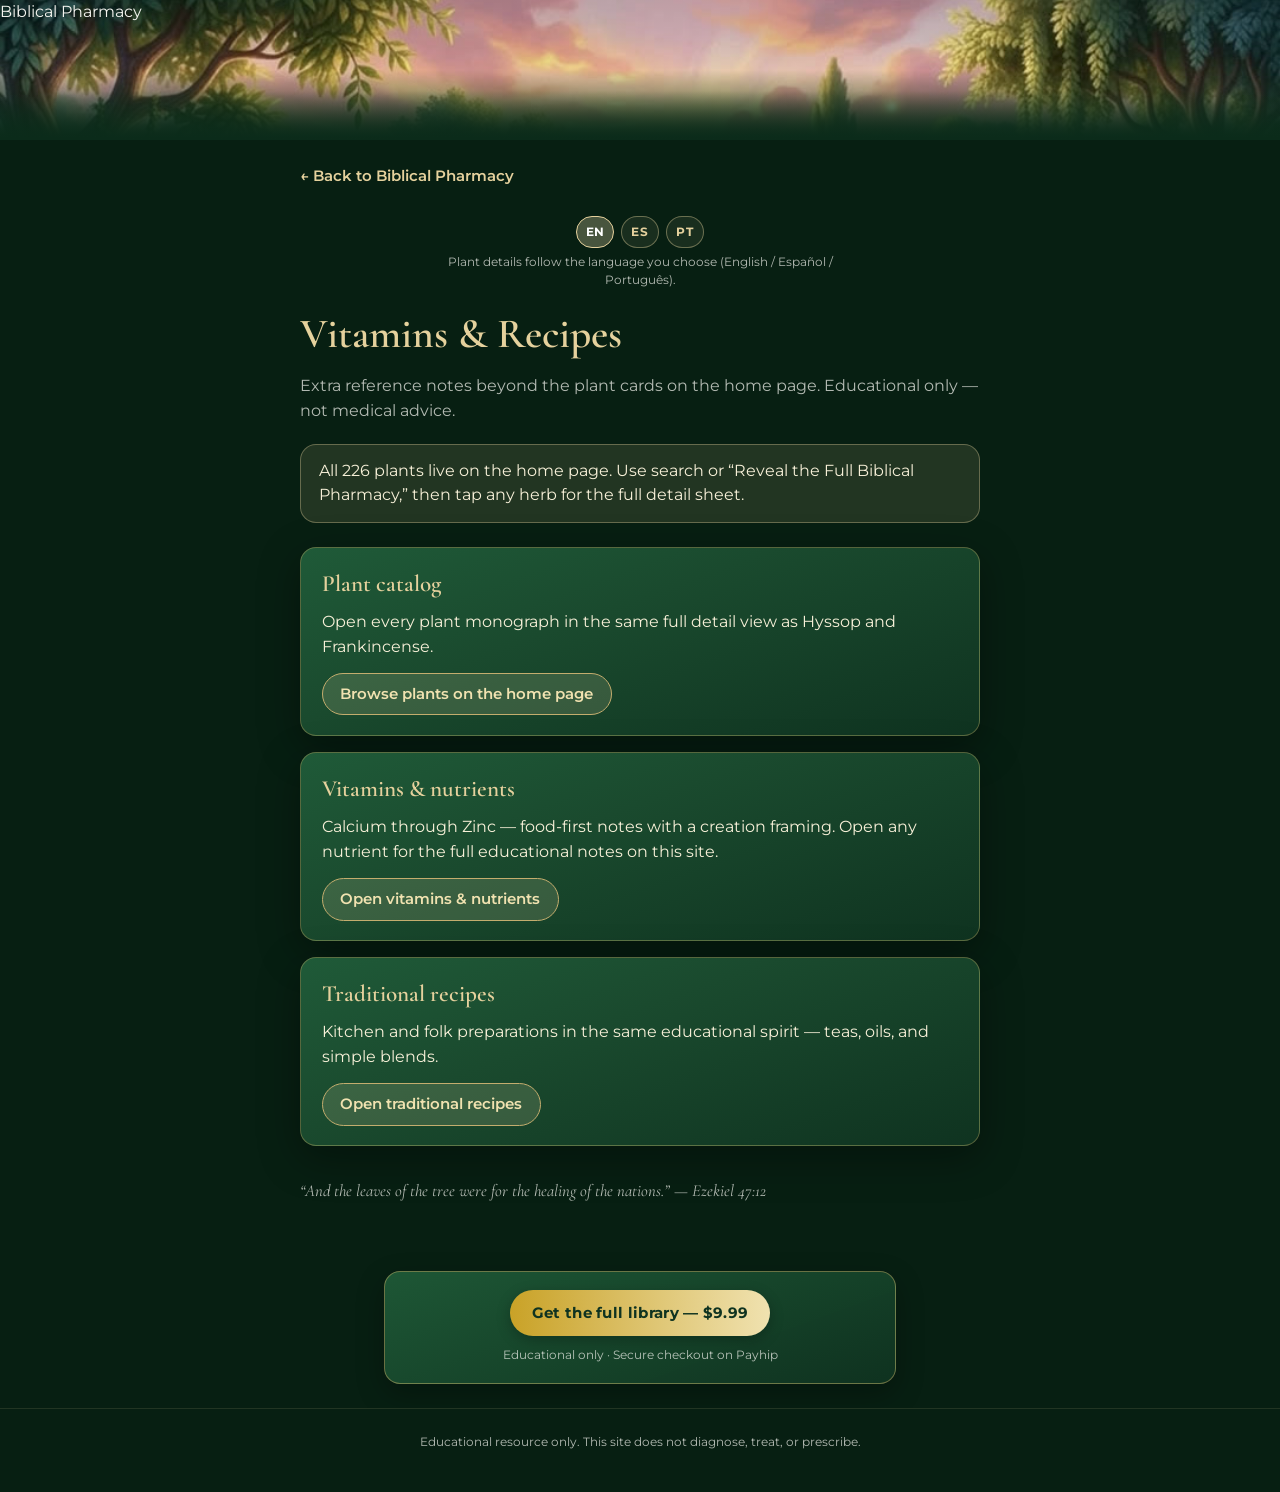
==== library.html @ 92b1a6fa "Add Get full library $9.99 Payhip CTA on home and library pages" ====
<!DOCTYPE html>
<html lang="en">
  <head>
    <meta charset="UTF-8" />
    <meta name="viewport" content="width=device-width, initial-scale=1" />
    <meta
      name="description"
      content="Biblical Pharmacy — vitamins, nutrients, and traditional recipes. Educational only; not medical advice."
    />
    <title>Vitamins &amp; Recipes — Biblical Pharmacy</title>
    <link rel="preconnect" href="https://fonts.googleapis.com" />
    <link rel="preconnect" href="https://fonts.gstatic.com" crossorigin />
    <link
      href="https://fonts.googleapis.com/css2?family=Cormorant+Garamond:ital,wght@0,500;0,600;0,700;1,500&family=Montserrat:ital,wght@0,300;0,400;0,600;0,700;1,300&display=swap"
      rel="stylesheet"
    />
    <link rel="stylesheet" href="styles.css" />
    <style>
      .lib-page {
        max-width: 720px;
        margin: 0 auto;
        padding: 1.5rem 1.25rem 3rem;
      }
      .lib-back {
        display: inline-block;
        margin-bottom: 1rem;
        color: var(--gold);
        text-decoration: none;
        font-weight: 600;
        font-size: 0.95rem;
      }
      .lib-back:hover {
        color: var(--gold-bright);
        text-decoration: underline;
      }
      .lib-page h1 {
        font-family: var(--serif);
        color: var(--gold);
        font-size: clamp(2rem, 5vw, 2.6rem);
        margin: 0 0 0.5rem;
        font-weight: 600;
      }
      .lib-lead {
        color: var(--muted);
        line-height: 1.55;
        margin: 0 0 1.25rem;
      }
      .lib-note {
        background: rgba(229, 209, 157, 0.12);
        border: 1px solid rgba(229, 209, 157, 0.35);
        border-radius: var(--radius);
        padding: 0.9rem 1.1rem;
        color: var(--cream);
        line-height: 1.5;
        margin-bottom: 1.5rem;
      }
      .lib-note strong {
        color: var(--gold-bright);
      }
      .lib-card {
        background: linear-gradient(160deg, #1f5a38 0%, var(--leaf) 40%, #0f3320 100%);
        border: 1px solid rgba(212, 184, 106, 0.35);
        border-radius: var(--radius);
        padding: 1.2rem 1.3rem;
        margin: 0 0 1rem;
        box-shadow: var(--shadow);
      }
      .lib-card h2 {
        font-family: var(--serif);
        color: var(--gold);
        margin: 0 0 0.45rem;
        font-size: 1.45rem;
        font-weight: 600;
      }
      .lib-card p {
        color: var(--cream);
        line-height: 1.55;
        margin: 0 0 0.85rem;
      }
      .lib-card a.btn {
        display: inline-block;
        background: rgba(240, 226, 176, 0.15);
        color: var(--gold-bright);
        border: 1px solid var(--gold-dim);
        border-radius: 999px;
        padding: 0.55rem 1.1rem;
        text-decoration: none;
        font-weight: 600;
        font-size: 0.92rem;
      }
      .lib-card a.btn:hover {
        background: rgba(240, 226, 176, 0.28);
        color: #fff;
      }
      .lib-verse {
        margin-top: 2rem;
        color: var(--muted);
        font-family: var(--serif);
        font-style: italic;
        font-size: 1.05rem;
        line-height: 1.5;
      }
    
.lang-switch{display:flex;gap:.4rem;justify-content:center;margin:.75rem 0 .35rem}
.lang-btn{min-width:2.4rem;height:2rem;border-radius:999px;border:1px solid rgba(229,209,157,.4);background:rgba(240,226,176,.08);color:var(--gold);font-family:var(--sans);font-size:.78rem;font-weight:700;letter-spacing:.04em;cursor:pointer}
.lang-btn:hover,.lang-btn:focus-visible{background:rgba(240,226,176,.22);color:#fff;outline:none}
.lang-btn.is-active{background:rgba(240,226,176,.28);border-color:var(--gold);color:#fff}
.content-lang-note{text-align:center;color:var(--muted);font-size:.78rem;margin:.25rem auto .85rem;line-height:1.4;max-width:28rem}

</style>
  </head>
  <body>
    <header class="hero" role="banner" aria-label="Garden of healing herbs" style="min-height: 140px">
      <span class="visually-hidden">Biblical Pharmacy</span>
    </header>

    <main class="lib-page">
      <a class="lib-back" href="index.html" data-i18n="backHome">← Back to Biblical Pharmacy</a>
          <div class="lang-switch" id="lang-switch" role="group" aria-label="Choose language">
            <button type="button" class="lang-btn is-active" data-lang="en" aria-pressed="true">EN</button>
            <button type="button" class="lang-btn" data-lang="es" aria-pressed="false">ES</button>
            <button type="button" class="lang-btn" data-lang="pt" aria-pressed="false">PT</button>
          </div>
          <p class="content-lang-note" data-i18n="contentNote"></p>
      <h1 data-i18n="libraryTitle">Vitamins &amp; Recipes</h1>
      <p class="lib-lead" data-i18n="libraryLead">Extra reference notes beyond the plant cards on the home page. Educational only — not medical advice.</p>
      <p class="lib-note" data-i18n="libraryNote">All 226 plants live on the home page. Use search or “Reveal the Full Biblical Pharmacy,” then tap any herb for the full detail sheet.</p>

      <article class="lib-card">
        <h2 data-i18n="plantCatalog">Plant catalog</h2>
        <p data-i18n="plantCatalogDesc">Open every plant monograph in the same full detail view as Hyssop and Frankincense.</p>
        <a class="btn" href="index.html#full-catalog" data-i18n="browsePlants">Browse plants on the home page</a>
      </article>

      <article class="lib-card" id="vitamins">
        <h2 data-i18n="vitCardTitle">Vitamins &amp; nutrients</h2>
        <p data-i18n="vitCardDesc">Calcium through Zinc — food-first notes with a creation framing. Open any nutrient for the full educational notes on this site.</p>
        <a class="btn" href="vitamins.html" data-i18n="openVits">Open vitamins &amp; nutrients</a>
      </article>

      <article class="lib-card" id="recipes">
        <h2 data-i18n="recipeCardTitle">Traditional recipes</h2>
        <p data-i18n="recipeCardDesc">Kitchen and folk preparations in the same educational spirit — teas, oils, and simple blends.</p>
        <a class="btn" href="recipes.html" data-i18n="openRecipes">Open traditional recipes</a>
      </article>

      <p class="lib-verse" data-i18n="libVerse">“And the leaves of the tree were for the healing of the nations.” — Ezekiel 47:12</p>
    </main>

        <aside class="buy-cta" style="margin:1.25rem auto 1.5rem;max-width:32rem" aria-label="Full library purchase">
      <a class="buy-cta-btn" href="https://payhip.com/Biblicalpharmacy" target="_blank" rel="noopener noreferrer" data-i18n="buyButton">Get the full library — $9.99</a>
      <p class="buy-cta-note" data-i18n="buyNote">Educational only · Secure checkout on Payhip</p>
    </aside>

    <footer class="site-footer"><p data-i18n="footerShort">Educational resource only. This site does not diagnose, treat, or prescribe.</p></footer>
  
    <script src="i18n.js?v=20260919pages"></script>
</body>
</html>
---- styles.css ----
/* Biblical Pharmacy — mock-matched styles */
:root {
  --forest: #0b2b1a;
  --forest-deep: #071f12;
  --forest-mid: #123d26;
  --gold: #e5d19d;
  --gold-bright: #f0e2b0;
  --gold-dim: #c4ad6e;
  --cream: #f7f0d8;
  --white: #f5f5f0;
  --muted: rgba(245, 245, 240, 0.72);
  --leaf: #1a4a2e;
  --leaf-vein: #2d6b45;
  --wreath: #d4b86a;
  --serif: "Cormorant Garamond", Georgia, "Times New Roman", serif;
  --sans: "Montserrat", "Segoe UI", system-ui, sans-serif;
  --radius: 16px;
  --shadow: 0 12px 40px rgba(0, 0, 0, 0.35);
}

*,
*::before,
*::after {
  box-sizing: border-box;
  margin: 0;
  padding: 0;
}

[hidden] {
  display: none !important;
}

html {
  scroll-behavior: smooth;
}

body {
  font-family: var(--sans);
  background: var(--forest-deep);
  color: var(--white);
  min-height: 100vh;
  line-height: 1.55;
  -webkit-font-smoothing: antialiased;
}

img {
  max-width: 100%;
  display: block;
}

button {
  font-family: inherit;
  cursor: pointer;
  border: none;
  background: none;
  color: inherit;
}

a {
  color: var(--gold);
}

/* ——— Hero ——— */
.hero {
  position: relative;
  min-height: clamp(280px, 48vw, 520px);
  background:
    linear-gradient(
      to bottom,
      rgba(7, 31, 18, 0.15) 0%,
      rgba(7, 31, 18, 0.05) 50%,
      var(--forest) 100%
    ),
    url("hero-garden.jpg") center top / cover no-repeat;
  overflow: hidden;
}

.hero::after {
  content: "";
  position: absolute;
  inset: auto 0 0 0;
  height: 35%;
  background: linear-gradient(to bottom, transparent, var(--forest));
  pointer-events: none;
}

/* ——— Main panel ——— */
.panel {
  position: relative;
  z-index: 1;
  background: var(--forest);
  margin-top: -4rem;
  padding: 2.5rem 1.25rem 4rem;
}

.panel-inner {
  max-width: 1080px;
  margin: 0 auto;
  text-align: center;
}

.brand {
  font-family: var(--serif);
  font-weight: 600;
  font-size: clamp(2.4rem, 7vw, 4.25rem);
  letter-spacing: 0.12em;
  color: var(--gold);
  text-transform: uppercase;
  line-height: 1.05;
  text-shadow: 0 2px 24px rgba(0, 0, 0, 0.35);
  margin-bottom: 1.1rem;
}

.tagline {
  font-size: clamp(0.95rem, 2.2vw, 1.15rem);
  font-weight: 400;
  color: var(--white);
  max-width: 36rem;
  margin: 0 auto 0.35rem;
}

.tagline-accent {
  display: inline-block;
  margin-top: 0.35rem;
  font-size: clamp(0.95rem, 2.2vw, 1.1rem);
  font-weight: 600;
  color: var(--gold-bright);
  text-decoration: underline;
  text-underline-offset: 0.28em;
  text-decoration-thickness: 1.5px;
}

/* Search */
.search-wrap {
  margin: 1.75rem auto 0.5rem;
  max-width: 420px;
  position: relative;
}

.search-wrap input {
  width: 100%;
  padding: 0.75rem 1rem 0.75rem 2.6rem;
  border-radius: 999px;
  border: 1px solid rgba(229, 209, 157, 0.35);
  background: rgba(7, 31, 18, 0.55);
  color: var(--cream);
  font-size: 0.9rem;
  outline: none;
  transition: border-color 0.2s, box-shadow 0.2s;
}

.search-wrap input::placeholder {
  color: rgba(245, 245, 240, 0.45);
}

.search-wrap input:focus {
  border-color: var(--gold);
  box-shadow: 0 0 0 3px rgba(229, 209, 157, 0.15);
}

.search-wrap .search-icon {
  position: absolute;
  left: 1rem;
  top: 50%;
  transform: translateY(-50%);
  opacity: 0.65;
  pointer-events: none;
  font-size: 0.95rem;
}

/* Herb grid */
.herb-grid {
  display: grid;
  grid-template-columns: repeat(4, 1fr);
  gap: 1.5rem 1.25rem;
  margin: 2.5rem 0 2.75rem;
  list-style: none;
}

@media (max-width: 820px) {
  .herb-grid {
    grid-template-columns: repeat(2, 1fr);
    gap: 1.75rem 1rem;
  }
}

@media (max-width: 420px) {
  .herb-grid {
    grid-template-columns: 1fr;
    max-width: 240px;
    margin-left: auto;
    margin-right: auto;
  }
}

.herb-card {
  display: flex;
  flex-direction: column;
  align-items: center;
  gap: 0.55rem;
  padding: 0.5rem;
  border-radius: var(--radius);
  transition: transform 0.25s ease, opacity 0.25s;
  cursor: pointer;
}

.herb-card:hover,
.herb-card:focus-visible {
  transform: translateY(-4px);
  outline: none;
}

.herb-card:focus-visible .wreath {
  box-shadow: 0 0 0 3px var(--forest), 0 0 0 5px var(--gold);
}

.herb-card.is-hidden {
  display: none;
}

/* Gold vine wreath */
.wreath {
  position: relative;
  width: clamp(110px, 18vw, 150px);
  height: clamp(110px, 18vw, 150px);
  border-radius: 50%;
  display: grid;
  place-items: center;
  background:
    radial-gradient(circle at 50% 45%, rgba(229, 209, 157, 0.12), transparent 65%),
    radial-gradient(circle at 50% 50%, #1a3d28 0%, #0e2818 70%);
  box-shadow:
    0 0 0 2px rgba(212, 184, 106, 0.35),
    0 0 24px rgba(212, 184, 106, 0.25),
    inset 0 0 30px rgba(0, 0, 0, 0.35);
}

.wreath::before {
  content: "";
  position: absolute;
  inset: -6px;
  border-radius: 50%;
  background:
    repeating-conic-gradient(
      from 0deg,
      var(--wreath) 0deg 4deg,
      transparent 4deg 14deg
    );
  -webkit-mask: radial-gradient(farthest-side, transparent calc(100% - 10px), #000 calc(100% - 9px));
  mask: radial-gradient(farthest-side, transparent calc(100% - 10px), #000 calc(100% - 9px));
  opacity: 0.85;
  animation: wreath-glow 6s ease-in-out infinite;
}

.wreath::after {
  content: "";
  position: absolute;
  inset: -2px;
  border-radius: 50%;
  border: 1.5px solid rgba(240, 226, 176, 0.55);
  box-shadow: 0 0 12px rgba(229, 209, 157, 0.35);
  pointer-events: none;
}

@keyframes wreath-glow {
  0%,
  100% {
    filter: brightness(1);
  }
  50% {
    filter: brightness(1.25);
  }
}

.wreath-inner {
  position: relative;
  z-index: 1;
  width: 72%;
  height: 72%;
  border-radius: 50%;
  display: grid;
  place-items: center;
  overflow: hidden;
}

.wreath-inner svg {
  width: 78%;
  height: 78%;
}

.herb-name {
  font-family: var(--serif);
  font-size: clamp(1.05rem, 2.2vw, 1.35rem);
  font-weight: 600;
  letter-spacing: 0.08em;
  text-transform: uppercase;
  color: var(--gold);
  margin-top: 0.35rem;
}

.herb-verse {
  font-size: 0.8rem;
  font-weight: 400;
  color: var(--white);
  opacity: 0.9;
}

.herb-benefits {
  font-size: 0.78rem;
  font-style: italic;
  font-weight: 300;
  color: var(--muted);
  max-width: 11rem;
  line-height: 1.35;
  text-align: center;
  display: -webkit-box;
  -webkit-line-clamp: 3;
  -webkit-box-orient: vertical;
  overflow: hidden;
}

/* Leaf CTA */
.cta-leaf {
  position: relative;
  display: inline-flex;
  align-items: center;
  justify-content: center;
  min-width: min(100%, 420px);
  padding: 1.05rem 2.5rem;
  margin: 0.5rem auto 0;
  color: var(--white);
  font-size: clamp(0.72rem, 1.8vw, 0.85rem);
  font-weight: 700;
  letter-spacing: 0.14em;
  text-transform: uppercase;
  background: linear-gradient(160deg, #1f5a38 0%, var(--leaf) 40%, #0f3320 100%);
  border-radius: 50% 50% 50% 50% / 60% 60% 40% 40%;
  box-shadow:
    0 8px 28px rgba(0, 0, 0, 0.35),
    inset 0 1px 0 rgba(255, 255, 255, 0.12);
  transition: transform 0.2s, filter 0.2s;
  isolation: isolate;
  overflow: hidden;
}

.cta-leaf::before {
  /* midrib */
  content: "";
  position: absolute;
  left: 8%;
  right: 8%;
  top: 50%;
  height: 1px;
  background: linear-gradient(
    90deg,
    transparent,
    var(--leaf-vein) 15%,
    rgba(180, 220, 160, 0.45) 50%,
    var(--leaf-vein) 85%,
    transparent
  );
  z-index: -1;
  opacity: 0.7;
}

.cta-leaf::after {
  /* side veins */
  content: "";
  position: absolute;
  inset: 12% 10%;
  background:
    repeating-linear-gradient(
      18deg,
      transparent,
      transparent 14px,
      rgba(45, 107, 69, 0.45) 14px,
      rgba(45, 107, 69, 0.45) 15px
    ),
    repeating-linear-gradient(
      -18deg,
      transparent,
      transparent 14px,
      rgba(45, 107, 69, 0.35) 14px,
      rgba(45, 107, 69, 0.35) 15px
    );
  z-index: -1;
  opacity: 0.55;
  border-radius: inherit;
  -webkit-mask: radial-gradient(ellipse at center, #000 40%, transparent 75%);
  mask: radial-gradient(ellipse at center, #000 40%, transparent 75%);
}

.cta-leaf:hover,
.cta-leaf:focus-visible {
  transform: scale(1.03);
  filter: brightness(1.08);
  outline: none;
}

.cta-leaf[aria-expanded="true"] {
  letter-spacing: 0.1em;
}

/* Full catalog */
.catalog {
  max-width: 1080px;
  margin: 0 auto;
  padding: 0 1.25rem 3rem;
  display: none;
}

.catalog.is-open {
  display: block;
  animation: fade-up 0.45s ease;
}

@keyframes fade-up {
  from {
    opacity: 0;
    transform: translateY(12px);
  }
  to {
    opacity: 1;
    transform: translateY(0);
  }
}

.catalog h2 {
  font-family: var(--serif);
  color: var(--gold);
  text-align: center;
  font-size: clamp(1.6rem, 4vw, 2.2rem);
  letter-spacing: 0.08em;
  text-transform: uppercase;
  margin-bottom: 0.5rem;
}

.catalog-lead {
  text-align: center;
  color: var(--muted);
  font-size: 0.95rem;
  margin-bottom: 2rem;
  max-width: 32rem;
  margin-left: auto;
  margin-right: auto;
}

.catalog-grid {
  display: grid;
  grid-template-columns: repeat(auto-fill, minmax(240px, 1fr));
  gap: 1rem;
  list-style: none;
}

.catalog-card {
  background: var(--forest-mid);
  border: 1px solid rgba(229, 209, 157, 0.18);
  border-radius: 12px;
  padding: 1.15rem 1.1rem;
  text-align: left;
  cursor: pointer;
  transition: border-color 0.2s, transform 0.2s, background 0.2s;
}

.catalog-card:hover,
.catalog-card:focus-visible {
  border-color: var(--gold-dim);
  background: #164830;
  transform: translateY(-2px);
  outline: none;
}

.catalog-card.is-hidden {
  display: none;
}

.catalog-card .emoji {
  font-size: 1.4rem;
  margin-bottom: 0.35rem;
}

.catalog-card h3 {
  font-family: var(--serif);
  color: var(--gold);
  font-size: 1.25rem;
  letter-spacing: 0.04em;
}

.catalog-card .ref {
  font-size: 0.78rem;
  color: var(--muted);
  margin: 0.2rem 0 0.45rem;
}

.catalog-card .ben {
  font-size: 0.85rem;
  font-style: italic;
  color: var(--white);
  opacity: 0.85;
  line-height: 1.4;
  display: -webkit-box;
  -webkit-line-clamp: 3;
  -webkit-box-orient: vertical;
  overflow: hidden;
}


.az-hint {
  text-align: center;
  color: var(--gold);
  font-size: 0.85rem;
  font-weight: 600;
  letter-spacing: 0.06em;
  text-transform: uppercase;
  margin: 1.25rem 0 0.55rem;
}

/* Reference links under catalog lead */
.ref-links {
  display: flex;
  flex-wrap: wrap;
  gap: 0.65rem;
  justify-content: center;
  margin: 1.15rem 0 0.25rem;
}

.ref-link {
  display: inline-block;
  padding: 0.45rem 0.95rem;
  border-radius: 999px;
  border: 1px solid rgba(229, 209, 157, 0.4);
  background: rgba(240, 226, 176, 0.1);
  color: var(--gold-bright);
  text-decoration: none;
  font-size: 0.88rem;
  font-weight: 600;
}

.ref-link:hover,
.ref-link:focus-visible {
  background: rgba(240, 226, 176, 0.22);
  color: #fff;
  outline: none;
}

/* A–Z letter index */
.az-index {
  display: flex;
  flex-wrap: wrap;
  gap: 0.35rem;
  justify-content: center;
  margin: 0 auto 1rem;
  max-width: 42rem;
}

.az-btn {
  min-width: 2rem;
  height: 2rem;
  padding: 0 0.4rem;
  border-radius: 8px;
  border: 1px solid rgba(229, 209, 157, 0.28);
  background: var(--forest-mid);
  color: var(--gold);
  font-family: var(--sans);
  font-size: 0.78rem;
  font-weight: 600;
  cursor: pointer;
  transition: background 0.15s, border-color 0.15s, color 0.15s;
}

.az-btn:hover,
.az-btn:focus-visible {
  border-color: var(--gold-dim);
  background: #164830;
  color: var(--gold-bright);
  outline: none;
}

.az-btn.is-active {
  background: rgba(240, 226, 176, 0.22);
  border-color: var(--gold);
  color: #fff;
}

.az-btn[data-letter="all"] {
  padding: 0 0.7rem;
  min-width: auto;
}

.az-label {
  text-align: center;
  color: var(--muted);
  font-size: 0.88rem;
  margin: 0 0 1rem;
}

/* Modal */
.modal-backdrop {
  position: fixed;
  inset: 0;
  background: rgba(3, 14, 8, 0.72);
  backdrop-filter: blur(4px);
  z-index: 100;
  display: grid;
  place-items: center;
  padding: 1.25rem;
  opacity: 0;
  visibility: hidden;
  transition: opacity 0.25s, visibility 0.25s;
}

.modal-backdrop.is-open {
  opacity: 1;
  visibility: visible;
}

.modal {
  background: linear-gradient(165deg, #154028 0%, var(--forest) 55%, var(--forest-deep) 100%);
  border: 1px solid rgba(229, 209, 157, 0.35);
  border-radius: 18px;
  max-width: 540px;
  width: 100%;
  max-height: min(88vh, 720px);
  overflow-y: auto;
  padding: 1.75rem 1.5rem 1.5rem;
  box-shadow: var(--shadow);
  position: relative;
  transform: translateY(10px) scale(0.98);
  transition: transform 0.25s, max-width 0.2s;
  scrollbar-color: var(--gold-dim) rgba(0, 0, 0, 0.25);
  scrollbar-width: thin;
}

.modal.is-monograph {
  max-width: 720px;
  max-height: min(92vh, 880px);
  padding: 1.85rem 1.7rem 1.6rem;
}

.modal-backdrop.is-open .modal {
  transform: none;
}

.modal-close {
  position: sticky;
  top: 0.35rem;
  float: right;
  z-index: 5;
  width: 2.25rem;
  height: 2.25rem;
  margin: -0.35rem -0.35rem 0 0;
  border-radius: 50%;
  font-size: 1.35rem;
  line-height: 1;
  color: var(--gold);
  background: rgba(7, 31, 18, 0.78);
  border: 1px solid rgba(229, 209, 157, 0.28);
  transition: background 0.15s;
}

.modal-close:hover,
.modal-close:focus-visible {
  background: rgba(229, 209, 157, 0.2);
  outline: none;
}

.modal-badge {
  width: 88px;
  height: 88px;
  margin: 0 auto 1rem;
}

.modal-badge .wreath {
  width: 88px;
  height: 88px;
}

.modal h2 {
  font-family: var(--serif);
  text-align: center;
  color: var(--gold);
  font-size: 2rem;
  letter-spacing: 0.06em;
  text-transform: uppercase;
}

.modal-scientific {
  text-align: center;
  font-size: 0.88rem;
  color: var(--gold-bright);
  margin: 0.35rem auto 0.15rem;
  max-width: 38rem;
  line-height: 1.45;
}

.modal-scientific em {
  font-style: italic;
}

.modal-common {
  text-align: center;
  font-size: 0.78rem;
  color: var(--muted);
  font-style: italic;
  margin: 0.2rem auto 0.15rem;
  max-width: 36rem;
}

.modal .verse-ref {
  text-align: center;
  color: var(--gold-bright);
  font-weight: 600;
  font-size: 0.95rem;
  margin: 0.35rem 0 0.75rem;
}

.modal blockquote {
  font-family: var(--serif);
  font-style: italic;
  font-size: 1.05rem;
  color: var(--cream);
  border-left: 2px solid var(--gold-dim);
  padding-left: 1rem;
  margin: 0 0 1.25rem;
  opacity: 0.95;
}

.modal-subtitle {
  text-align: center;
  font-family: var(--serif);
  font-size: 1.12rem;
  font-style: italic;
  color: var(--gold);
  margin: -0.35rem auto 1.15rem;
  max-width: 34rem;
  line-height: 1.4;
}

.modal-note {
  font-size: 0.86rem;
  color: var(--cream);
  background: rgba(0, 0, 0, 0.22);
  border-left: 2px solid var(--gold-dim);
  padding: 0.7rem 0.85rem;
  border-radius: 0 8px 8px 0;
  margin: 0 0 1.15rem;
  line-height: 1.5;
}

.modal-section {
  margin: 0 0 1.15rem;
  padding-top: 0.85rem;
  border-top: 1px solid rgba(229, 209, 157, 0.16);
}

.modal-section:first-of-type {
  border-top: 0;
  padding-top: 0;
}

.modal h3 {
  font-family: var(--sans);
  font-size: 0.72rem;
  letter-spacing: 0.14em;
  text-transform: uppercase;
  color: var(--gold-dim);
  margin: 1rem 0 0.35rem;
}

.modal-section h3 {
  margin: 0 0 0.5rem;
  color: var(--gold);
  letter-spacing: 0.16em;
}

.modal p {
  font-size: 0.92rem;
  color: var(--white);
  opacity: 0.9;
}

.modal-section p,
.modal-section li {
  font-size: 0.9rem;
  color: var(--white);
  opacity: 0.92;
  line-height: 1.58;
}

.modal-section ul {
  list-style: none;
  margin: 0;
  padding: 0;
}

.modal-section li {
  position: relative;
  padding-left: 1.15rem;
  margin-bottom: 0.65rem;
}

.modal-section li:last-child {
  margin-bottom: 0;
}

.modal-section li::before {
  content: "";
  position: absolute;
  left: 0;
  top: 0.62em;
  width: 6px;
  height: 6px;
  border-radius: 50%;
  background: var(--gold-dim);
  box-shadow: 0 0 0 2px rgba(212, 184, 106, 0.18);
}

.modal-section strong {
  color: var(--gold-bright);
  font-weight: 600;
}

.modal-section em {
  font-style: italic;
  color: var(--cream);
}

.modal-dosage-lead {
  font-size: 0.8rem !important;
  font-style: italic;
  color: var(--muted) !important;
  margin-bottom: 0.55rem;
  opacity: 0.85 !important;
}

.disclaimer {
  margin-top: 1.35rem;
  padding: 0.85rem 1rem;
  background: rgba(0, 0, 0, 0.28);
  border-radius: 10px;
  border: 1px solid rgba(229, 209, 157, 0.2);
  font-size: 0.78rem;
  color: var(--gold-bright);
  line-height: 1.45;
}

.disclaimer strong {
  display: block;
  margin-bottom: 0.25rem;
  letter-spacing: 0.06em;
  font-size: 0.7rem;
  text-transform: uppercase;
}

/* Footer */
.site-footer {
  text-align: center;
  padding: 1.5rem 1rem 2.5rem;
  font-size: 0.75rem;
  color: var(--muted);
  border-top: 1px solid rgba(229, 209, 157, 0.12);
  background: var(--forest-deep);
}

.site-footer p + p {
  margin-top: 0.4rem;
}

.no-results {
  display: none;
  text-align: center;
  color: var(--muted);
  padding: 1rem;
  font-style: italic;
}

.no-results.is-visible {
  display: block;
}

body.modal-open {
  overflow: hidden;
}


/* Language switcher */
.lang-switch {
  display: flex;
  gap: 0.4rem;
  justify-content: center;
  margin: 0.75rem 0 0.35rem;
}
.lang-btn {
  min-width: 2.4rem;
  height: 2rem;
  border-radius: 999px;
  border: 1px solid rgba(229, 209, 157, 0.4);
  background: rgba(240, 226, 176, 0.08);
  color: var(--gold);
  font-family: var(--sans);
  font-size: 0.78rem;
  font-weight: 700;
  letter-spacing: 0.04em;
  cursor: pointer;
}
.lang-btn:hover,
.lang-btn:focus-visible {
  background: rgba(240, 226, 176, 0.22);
  color: #fff;
  outline: none;
}
.lang-btn.is-active {
  background: rgba(240, 226, 176, 0.28);
  border-color: var(--gold);
  color: #fff;
}
.content-lang-note {
  text-align: center;
  color: var(--muted);
  font-size: 0.78rem;
  margin: 0.25rem 0 0.85rem;
  line-height: 1.4;
  max-width: 28rem;
  margin-left: auto;
  margin-right: auto;
}


/* Paid library CTA */
.buy-cta {
  margin: 1.35rem auto 0.5rem;
  max-width: 32rem;
  padding: 1.1rem 1.25rem 1.15rem;
  text-align: center;
  border-radius: var(--radius, 14px);
  border: 1px solid rgba(212, 184, 106, 0.45);
  background: linear-gradient(160deg, rgba(31, 90, 56, 0.95) 0%, rgba(15, 51, 32, 0.98) 100%);
  box-shadow: 0 10px 28px rgba(0, 0, 0, 0.28);
}
.buy-cta-lead {
  margin: 0 0 0.85rem;
  color: var(--cream, #f5f0e6);
  font-size: 0.92rem;
  line-height: 1.45;
}
.buy-cta-btn {
  display: inline-block;
  padding: 0.7rem 1.35rem;
  border-radius: 999px;
  background: linear-gradient(90deg, #c9a227, #f0e2b0);
  color: #0f3320;
  font-weight: 700;
  font-size: 0.95rem;
  text-decoration: none;
  letter-spacing: 0.02em;
  box-shadow: 0 4px 14px rgba(0, 0, 0, 0.25);
}
.buy-cta-btn:hover,
.buy-cta-btn:focus-visible {
  filter: brightness(1.06);
  outline: 2px solid var(--gold-bright, #f0e2b0);
  outline-offset: 2px;
}
.buy-cta-note {
  margin: 0.65rem 0 0;
  color: var(--muted, #b8c9bc);
  font-size: 0.75rem;
}
.footer-buy-link {
  color: var(--gold-bright, #f0e2b0);
  font-weight: 700;
  text-decoration: none;
}
.footer-buy-link:hover {
  text-decoration: underline;
}
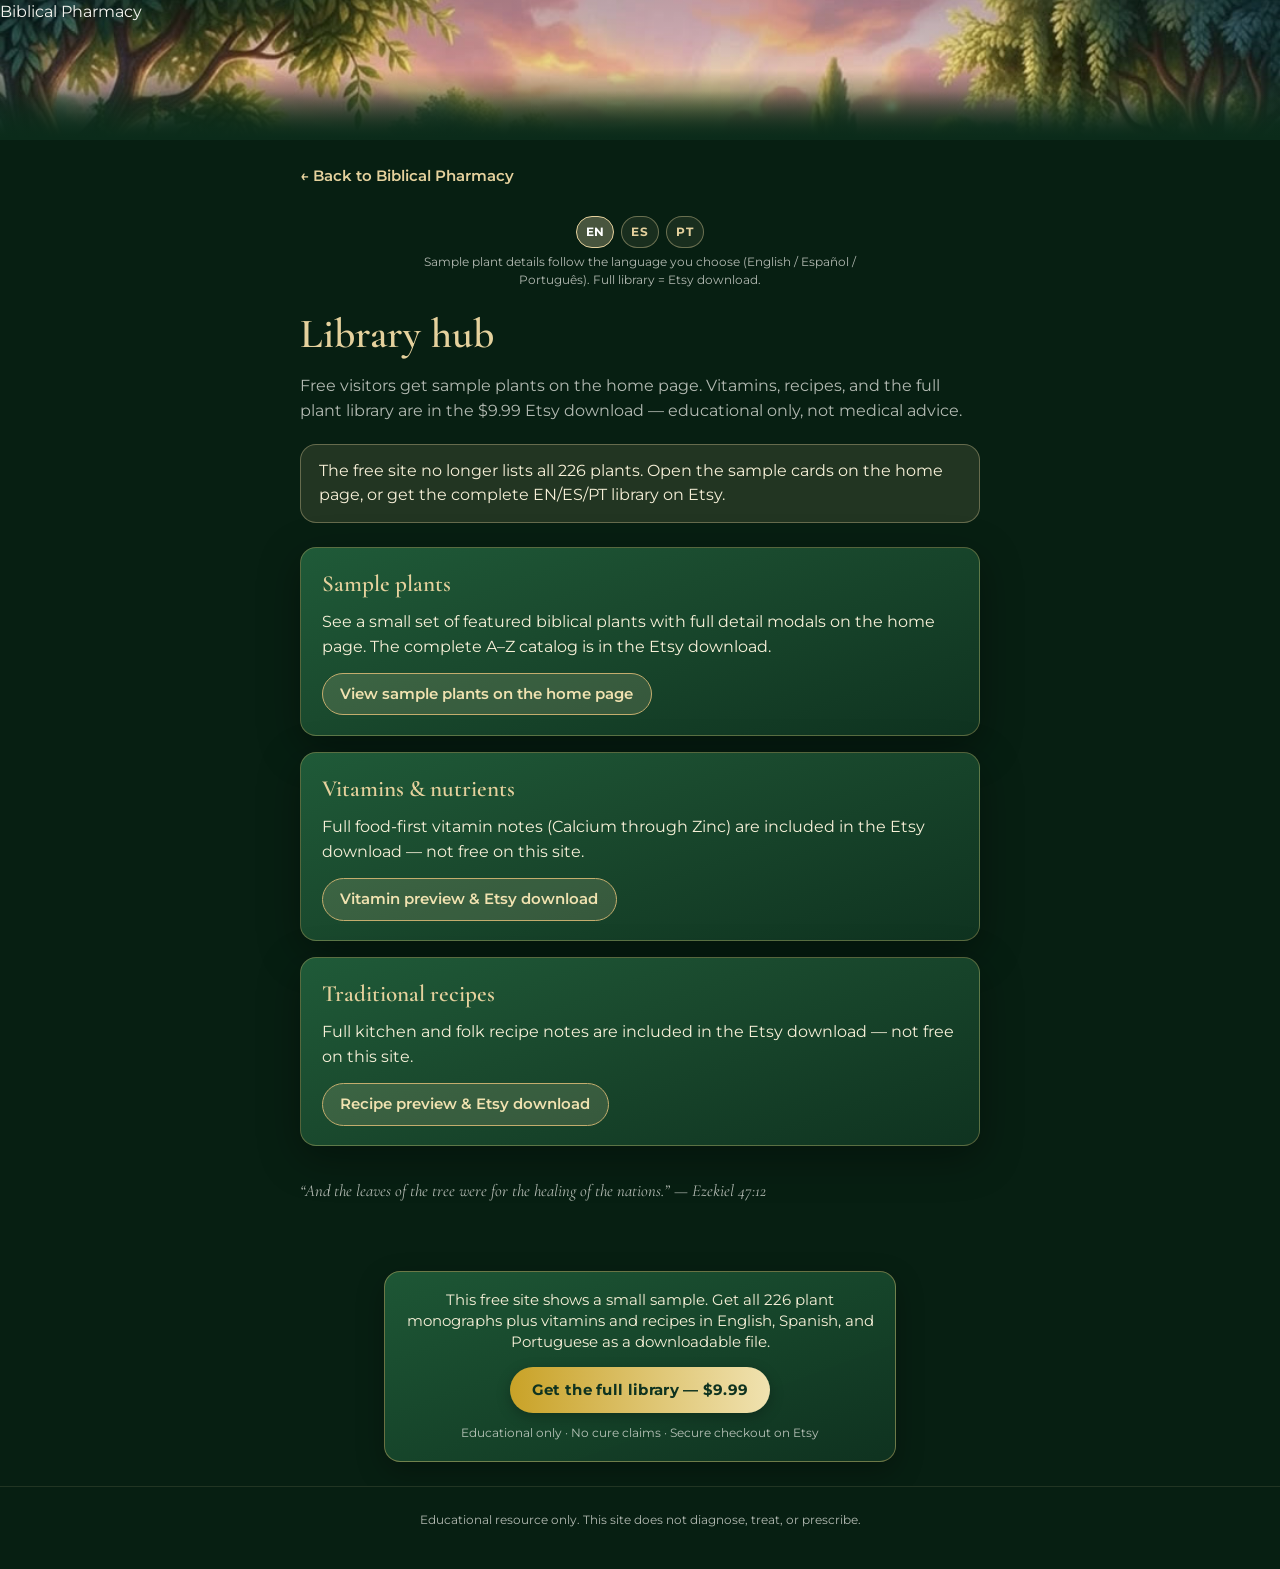
==== commit 7735ef6e: "Free site: sample herbs only; full library on Etsy" ====
--- a/library.html
+++ b/library.html
@@ -5,7 +5,7 @@
     <meta name="viewport" content="width=device-width, initial-scale=1" />
     <meta
       name="description"
-      content="Biblical Pharmacy — vitamins, nutrients, and traditional recipes. Educational only; not medical advice."
+      content="Biblical Pharmacy — library hub. Free samples on the home page; full EN/ES/PT library on Etsy. Educational only."
     />
     <title>Vitamins &amp; Recipes — Biblical Pharmacy</title>
     <link rel="preconnect" href="https://fonts.googleapis.com" />
@@ -122,38 +122,39 @@
             <button type="button" class="lang-btn" data-lang="pt" aria-pressed="false">PT</button>
           </div>
           <p class="content-lang-note" data-i18n="contentNote"></p>
-      <h1 data-i18n="libraryTitle">Vitamins &amp; Recipes</h1>
-      <p class="lib-lead" data-i18n="libraryLead">Extra reference notes beyond the plant cards on the home page. Educational only — not medical advice.</p>
-      <p class="lib-note" data-i18n="libraryNote">All 226 plants live on the home page. Use search or “Reveal the Full Biblical Pharmacy,” then tap any herb for the full detail sheet.</p>
+      <h1 data-i18n="libraryTitle">Library hub</h1>
+      <p class="lib-lead" data-i18n="libraryLead">Free visitors get sample plants on the home page. Vitamins, recipes, and the full plant library are in the $9.99 Etsy download — educational only, not medical advice.</p>
+      <p class="lib-note" data-i18n="libraryNote">The free site no longer lists all 226 plants. Open the sample cards on the home page, or get the complete EN/ES/PT library on Etsy.</p>
 
       <article class="lib-card">
-        <h2 data-i18n="plantCatalog">Plant catalog</h2>
-        <p data-i18n="plantCatalogDesc">Open every plant monograph in the same full detail view as Hyssop and Frankincense.</p>
-        <a class="btn" href="index.html#full-catalog" data-i18n="browsePlants">Browse plants on the home page</a>
+        <h2 data-i18n="plantCatalog">Sample plants</h2>
+        <p data-i18n="plantCatalogDesc">See a small set of featured biblical plants with full detail modals on the home page. The complete A–Z catalog is in the Etsy download.</p>
+        <a class="btn" href="index.html#samples" data-i18n="browsePlants">View sample plants on the home page</a>
       </article>
 
       <article class="lib-card" id="vitamins">
         <h2 data-i18n="vitCardTitle">Vitamins &amp; nutrients</h2>
-        <p data-i18n="vitCardDesc">Calcium through Zinc — food-first notes with a creation framing. Open any nutrient for the full educational notes on this site.</p>
-        <a class="btn" href="vitamins.html" data-i18n="openVits">Open vitamins &amp; nutrients</a>
+        <p data-i18n="vitCardDesc">Full food-first vitamin notes (Calcium through Zinc) are included in the Etsy download — not free on this site.</p>
+        <a class="btn" href="vitamins.html" data-i18n="openVits">Vitamin preview &amp; Etsy download</a>
       </article>
 
       <article class="lib-card" id="recipes">
         <h2 data-i18n="recipeCardTitle">Traditional recipes</h2>
-        <p data-i18n="recipeCardDesc">Kitchen and folk preparations in the same educational spirit — teas, oils, and simple blends.</p>
-        <a class="btn" href="recipes.html" data-i18n="openRecipes">Open traditional recipes</a>
+        <p data-i18n="recipeCardDesc">Full kitchen and folk recipe notes are included in the Etsy download — not free on this site.</p>
+        <a class="btn" href="recipes.html" data-i18n="openRecipes">Recipe preview &amp; Etsy download</a>
       </article>
 
       <p class="lib-verse" data-i18n="libVerse">“And the leaves of the tree were for the healing of the nations.” — Ezekiel 47:12</p>
     </main>
 
         <aside class="buy-cta" style="margin:1.25rem auto 1.5rem;max-width:32rem" aria-label="Full library purchase">
-      <a class="buy-cta-btn" href="https://payhip.com/Biblicalpharmacy" target="_blank" rel="noopener noreferrer" data-i18n="buyButton">Get the full library — $9.99</a>
-      <p class="buy-cta-note" data-i18n="buyNote">Educational only · Secure checkout on Payhip</p>
+      <p class="buy-cta-lead" data-i18n="buyLead">This free site shows a small sample. Get all 226 plant monographs plus vitamins and recipes in English, Spanish, and Portuguese as a downloadable file.</p>
+      <a class="buy-cta-btn" href="https://www.etsy.com/listing/4582102485/biblical-pharmacy-educational-herb" target="_blank" rel="noopener noreferrer" data-i18n="buyButton">Get the full library — $9.99</a>
+      <p class="buy-cta-note" data-i18n="buyNote">Educational only · No cure claims · Secure checkout on Etsy</p>
     </aside>
 
     <footer class="site-footer"><p data-i18n="footerShort">Educational resource only. This site does not diagnose, treat, or prescribe.</p></footer>
   
-    <script src="i18n.js?v=20260919pages"></script>
+    <script src="i18n.js?v=20260925sample"></script>
 </body>
 </html>
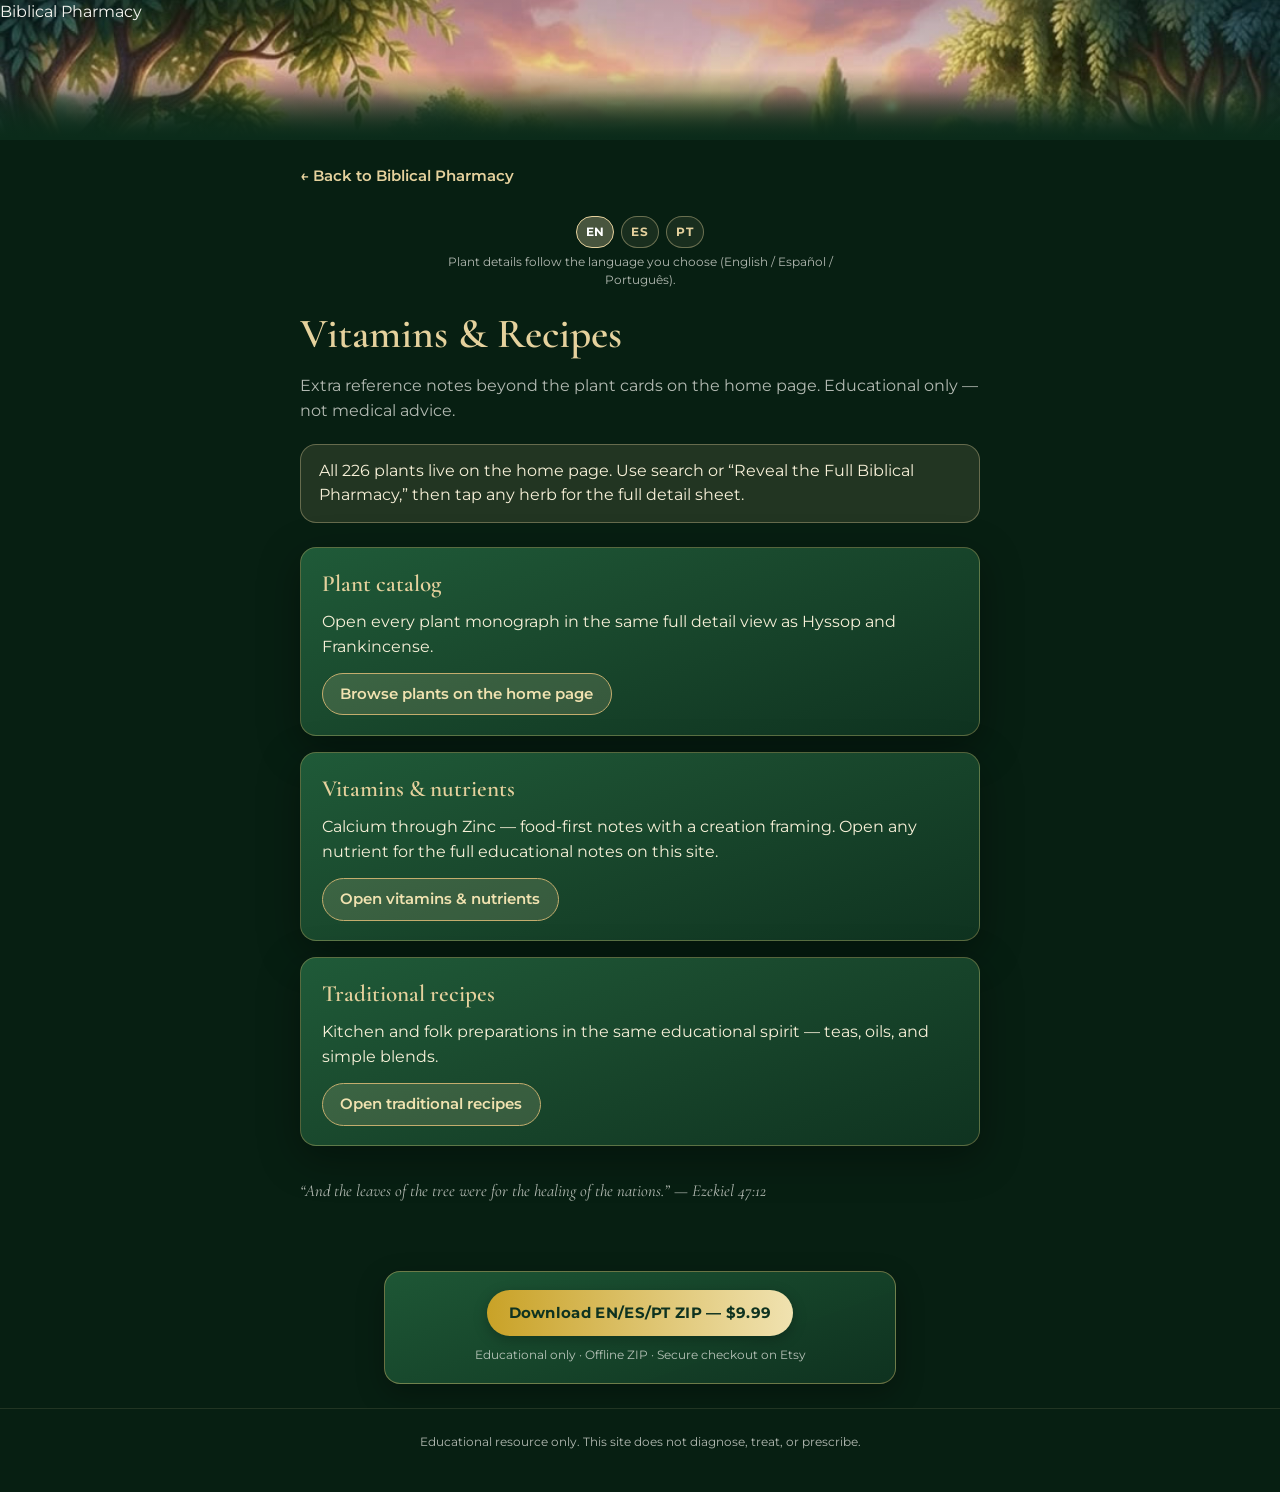
==== commit b476fdf9: "Restore full free catalog on Pages; keep Etsy download CTA" ====
--- a/library.html
+++ b/library.html
@@ -5,7 +5,7 @@
     <meta name="viewport" content="width=device-width, initial-scale=1" />
     <meta
       name="description"
-      content="Biblical Pharmacy — library hub. Free samples on the home page; full EN/ES/PT library on Etsy. Educational only."
+      content="Biblical Pharmacy — vitamins, nutrients, and traditional recipes. Educational only; not medical advice."
     />
     <title>Vitamins &amp; Recipes — Biblical Pharmacy</title>
     <link rel="preconnect" href="https://fonts.googleapis.com" />
@@ -122,39 +122,38 @@
             <button type="button" class="lang-btn" data-lang="pt" aria-pressed="false">PT</button>
           </div>
           <p class="content-lang-note" data-i18n="contentNote"></p>
-      <h1 data-i18n="libraryTitle">Library hub</h1>
-      <p class="lib-lead" data-i18n="libraryLead">Free visitors get sample plants on the home page. Vitamins, recipes, and the full plant library are in the $9.99 Etsy download — educational only, not medical advice.</p>
-      <p class="lib-note" data-i18n="libraryNote">The free site no longer lists all 226 plants. Open the sample cards on the home page, or get the complete EN/ES/PT library on Etsy.</p>
+      <h1 data-i18n="libraryTitle">Vitamins &amp; Recipes</h1>
+      <p class="lib-lead" data-i18n="libraryLead">Extra reference notes beyond the plant cards on the home page. Educational only — not medical advice.</p>
+      <p class="lib-note" data-i18n="libraryNote">All 226 plants live on the home page. Use search or “Reveal the Full Biblical Pharmacy,” then tap any herb for the full detail sheet.</p>
 
       <article class="lib-card">
-        <h2 data-i18n="plantCatalog">Sample plants</h2>
-        <p data-i18n="plantCatalogDesc">See a small set of featured biblical plants with full detail modals on the home page. The complete A–Z catalog is in the Etsy download.</p>
-        <a class="btn" href="index.html#samples" data-i18n="browsePlants">View sample plants on the home page</a>
+        <h2 data-i18n="plantCatalog">Plant catalog</h2>
+        <p data-i18n="plantCatalogDesc">Open every plant monograph in the same full detail view as Hyssop and Frankincense.</p>
+        <a class="btn" href="index.html#full-catalog" data-i18n="browsePlants">Browse plants on the home page</a>
       </article>
 
       <article class="lib-card" id="vitamins">
         <h2 data-i18n="vitCardTitle">Vitamins &amp; nutrients</h2>
-        <p data-i18n="vitCardDesc">Full food-first vitamin notes (Calcium through Zinc) are included in the Etsy download — not free on this site.</p>
-        <a class="btn" href="vitamins.html" data-i18n="openVits">Vitamin preview &amp; Etsy download</a>
+        <p data-i18n="vitCardDesc">Calcium through Zinc — food-first notes with a creation framing. Open any nutrient for the full educational notes on this site.</p>
+        <a class="btn" href="vitamins.html" data-i18n="openVits">Open vitamins &amp; nutrients</a>
       </article>
 
       <article class="lib-card" id="recipes">
         <h2 data-i18n="recipeCardTitle">Traditional recipes</h2>
-        <p data-i18n="recipeCardDesc">Full kitchen and folk recipe notes are included in the Etsy download — not free on this site.</p>
-        <a class="btn" href="recipes.html" data-i18n="openRecipes">Recipe preview &amp; Etsy download</a>
+        <p data-i18n="recipeCardDesc">Kitchen and folk preparations in the same educational spirit — teas, oils, and simple blends.</p>
+        <a class="btn" href="recipes.html" data-i18n="openRecipes">Open traditional recipes</a>
       </article>
 
       <p class="lib-verse" data-i18n="libVerse">“And the leaves of the tree were for the healing of the nations.” — Ezekiel 47:12</p>
     </main>
 
         <aside class="buy-cta" style="margin:1.25rem auto 1.5rem;max-width:32rem" aria-label="Full library purchase">
-      <p class="buy-cta-lead" data-i18n="buyLead">This free site shows a small sample. Get all 226 plant monographs plus vitamins and recipes in English, Spanish, and Portuguese as a downloadable file.</p>
-      <a class="buy-cta-btn" href="https://www.etsy.com/listing/4582102485/biblical-pharmacy-educational-herb" target="_blank" rel="noopener noreferrer" data-i18n="buyButton">Get the full library — $9.99</a>
-      <p class="buy-cta-note" data-i18n="buyNote">Educational only · No cure claims · Secure checkout on Etsy</p>
+      <a class="buy-cta-btn" href="https://www.etsy.com/listing/4582102485/biblical-pharmacy-educational-herb" target="_blank" rel="noopener noreferrer" data-i18n="buyButton">Download EN/ES/PT ZIP — $9.99</a>
+      <p class="buy-cta-note" data-i18n="buyNote">Educational only · Offline ZIP · Secure checkout on Etsy</p>
     </aside>
 
     <footer class="site-footer"><p data-i18n="footerShort">Educational resource only. This site does not diagnose, treat, or prescribe.</p></footer>
   
-    <script src="i18n.js?v=20260925sample"></script>
+    <script src="i18n.js?v=20260925full"></script>
 </body>
 </html>
--- a/styles.css
+++ b/styles.css
@@ -974,3 +974,14 @@
 .footer-buy-link:hover {
   text-decoration: underline;
 }
+
+/* Free sample site badge */
+.sample-badge {
+  text-align: center;
+  color: var(--gold-bright);
+  font-size: 0.85rem;
+  font-weight: 700;
+  letter-spacing: 0.06em;
+  text-transform: uppercase;
+  margin: 0.35rem 0 1rem;
+}
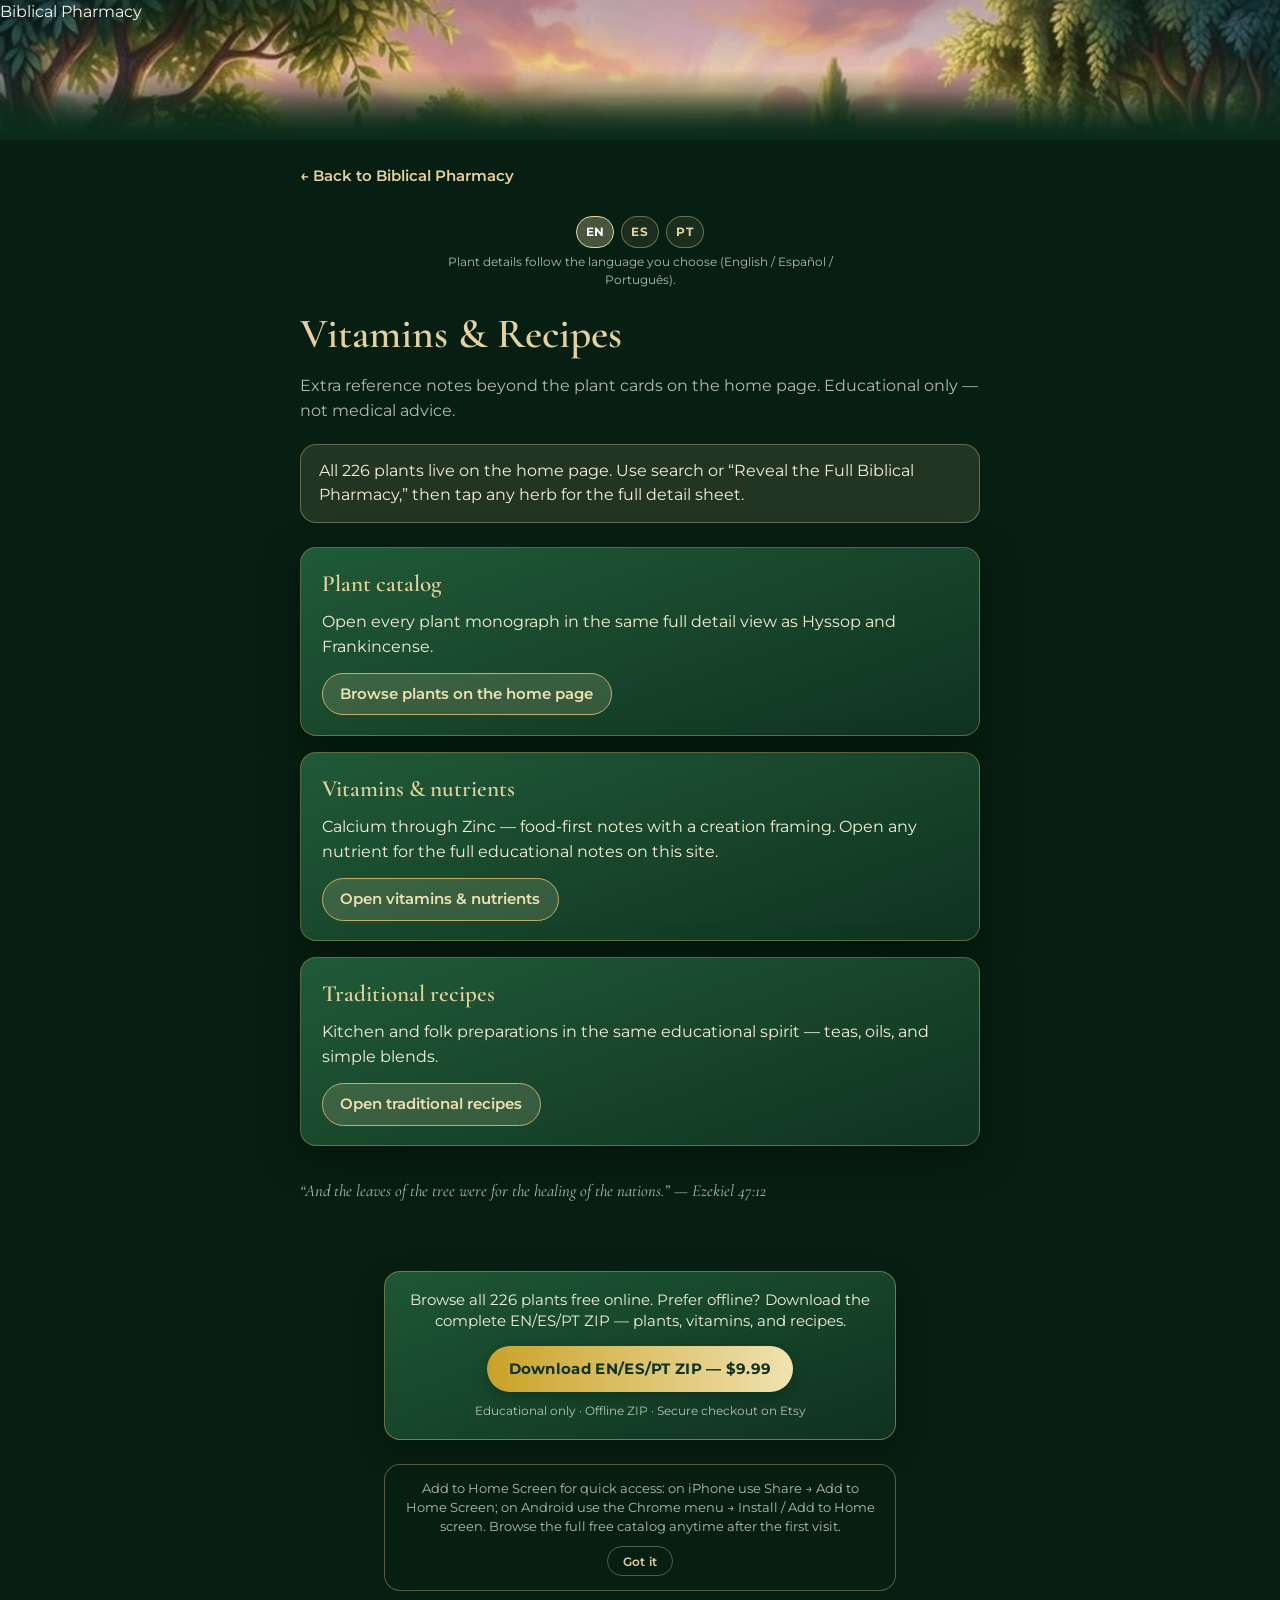
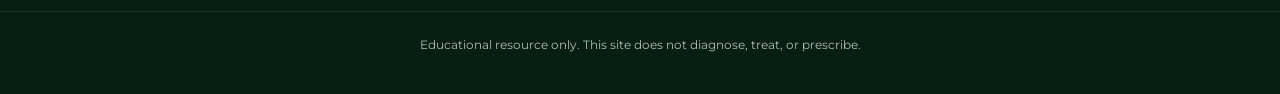
==== commit 18c8afbf: "Sample-only free PWA; Etsy unlock code opens full library" ====
--- a/library.html
+++ b/library.html
@@ -3,6 +3,9 @@
   <head>
     <meta charset="UTF-8" />
     <meta name="viewport" content="width=device-width, initial-scale=1" />
+    <meta name="theme-color" content="#1a3d2e" />
+    <link rel="manifest" href="manifest.webmanifest" />
+    <link rel="apple-touch-icon" href="icons/apple-touch-icon.png" />
     <meta
       name="description"
       content="Biblical Pharmacy — vitamins, nutrients, and traditional recipes. Educational only; not medical advice."
@@ -14,7 +17,7 @@
       href="https://fonts.googleapis.com/css2?family=Cormorant+Garamond:ital,wght@0,500;0,600;0,700;1,500&family=Montserrat:ital,wght@0,300;0,400;0,600;0,700;1,300&display=swap"
       rel="stylesheet"
     />
-    <link rel="stylesheet" href="styles.css" />
+    <link rel="stylesheet" href="styles.css?v=20260927unlock" />
     <style>
       .lib-page {
         max-width: 720px;
@@ -123,13 +126,13 @@
           </div>
           <p class="content-lang-note" data-i18n="contentNote"></p>
       <h1 data-i18n="libraryTitle">Vitamins &amp; Recipes</h1>
-      <p class="lib-lead" data-i18n="libraryLead">Extra reference notes beyond the plant cards on the home page. Educational only — not medical advice.</p>
-      <p class="lib-note" data-i18n="libraryNote">All 226 plants live on the home page. Use search or “Reveal the Full Biblical Pharmacy,” then tap any herb for the full detail sheet.</p>
+      <p class="lib-lead" data-i18n="libraryLead">Free visitors get 8 sample plants on the home page. Unlock vitamins, recipes, and all 226 plants with your Etsy code.</p>
+      <p class="lib-note" data-i18n="libraryNote">Buy on Etsy, open your digital download for the unlock code, then enter it on the home page. The ZIP is also yours to keep offline.</p>
 
       <article class="lib-card">
-        <h2 data-i18n="plantCatalog">Plant catalog</h2>
-        <p data-i18n="plantCatalogDesc">Open every plant monograph in the same full detail view as Hyssop and Frankincense.</p>
-        <a class="btn" href="index.html#full-catalog" data-i18n="browsePlants">Browse plants on the home page</a>
+        <h2 data-i18n="plantCatalog">Sample plants</h2>
+        <p data-i18n="plantCatalogDesc">Eight featured biblical plants with full detail modals. Unlock the complete A–Z catalog with your code.</p>
+        <a class="btn" href="index.html#full-catalog" data-i18n="browsePlants">View sample plants on the home page</a>
       </article>
 
       <article class="lib-card" id="vitamins">
@@ -147,13 +150,16 @@
       <p class="lib-verse" data-i18n="libVerse">“And the leaves of the tree were for the healing of the nations.” — Ezekiel 47:12</p>
     </main>
 
-        <aside class="buy-cta" style="margin:1.25rem auto 1.5rem;max-width:32rem" aria-label="Full library purchase">
-      <a class="buy-cta-btn" href="https://www.etsy.com/listing/4582102485/biblical-pharmacy-educational-herb" target="_blank" rel="noopener noreferrer" data-i18n="buyButton">Download EN/ES/PT ZIP — $9.99</a>
-      <p class="buy-cta-note" data-i18n="buyNote">Educational only · Offline ZIP · Secure checkout on Etsy</p>
+        <aside class="buy-cta" id="buy-cta" style="margin:1.25rem auto 1.5rem;max-width:32rem" aria-label="Full library purchase">
+      <p class="buy-cta-lead" data-i18n="buyLead">This free app shows 8 sample plants. Buy on Etsy ($9.99) to get your unlock code and open the full library here — plus the EN/ES/PT ZIP download.</p>
+      <a class="buy-cta-btn" href="https://www.etsy.com/listing/4582102485/biblical-pharmacy-educational-herb" target="_blank" rel="noopener noreferrer" data-i18n="buyButton">Buy on Etsy — $9.99</a>
+      <p class="buy-cta-note" data-i18n="buyNote">Educational only · Unlock code in your Etsy download · Secure checkout</p>
     </aside>
 
     <footer class="site-footer"><p data-i18n="footerShort">Educational resource only. This site does not diagnose, treat, or prescribe.</p></footer>
   
-    <script src="i18n.js?v=20260925full"></script>
+    <script src="i18n.js?v=20260927unlock"></script>
+    <script src="unlock.js?v=20260927unlock"></script>
+    <script src="pwa.js?v=20260927unlock"></script>
 </body>
 </html>
--- a/styles.css
+++ b/styles.css
@@ -975,13 +975,62 @@
   text-decoration: underline;
 }
 
-/* Free sample site badge */
-.sample-badge {
-  text-align: center;
-  color: var(--gold-bright);
-  font-size: 0.85rem;
-  font-weight: 700;
-  letter-spacing: 0.06em;
-  text-transform: uppercase;
-  margin: 0.35rem 0 1rem;
-}
+
+/* PWA install tip */
+.pwa-tip {
+  max-width: 32rem;
+  margin: 0.85rem auto 1.25rem;
+  padding: 0.85rem 1rem;
+  border-radius: var(--radius, 16px);
+  border: 1px solid rgba(229, 209, 157, 0.35);
+  background: rgba(7, 31, 18, 0.55);
+  color: var(--muted, rgba(245, 245, 240, 0.72));
+  font-size: 0.82rem;
+  line-height: 1.45;
+  text-align: center;
+}
+.pwa-tip-text {
+  margin: 0 0 0.65rem;
+}
+.pwa-tip-actions {
+  display: flex;
+  flex-wrap: wrap;
+  gap: 0.5rem;
+  justify-content: center;
+  align-items: center;
+}
+.pwa-tip-dismiss,
+.pwa-install-btn {
+  appearance: none;
+  border-radius: 999px;
+  font-family: var(--sans, system-ui, sans-serif);
+  font-size: 0.78rem;
+  font-weight: 600;
+  letter-spacing: 0.02em;
+  cursor: pointer;
+  padding: 0.4rem 0.9rem;
+}
+.pwa-tip-dismiss {
+  border: 1px solid rgba(229, 209, 157, 0.35);
+  background: transparent;
+  color: var(--gold, #e5d19d);
+}
+.pwa-tip-dismiss:hover,
+.pwa-tip-dismiss:focus-visible {
+  background: rgba(240, 226, 176, 0.12);
+  color: #fff;
+  outline: none;
+}
+.pwa-install-btn {
+  border: 1px solid var(--gold-dim, #c4ad6e);
+  background: linear-gradient(90deg, #c9a227, #f0e2b0);
+  color: #0b2b1a;
+}
+.pwa-install-btn:hover,
+.pwa-install-btn:focus-visible {
+  filter: brightness(1.05);
+  outline: none;
+}
+.pwa-install-btn[hidden] {
+  display: none !important;
+}
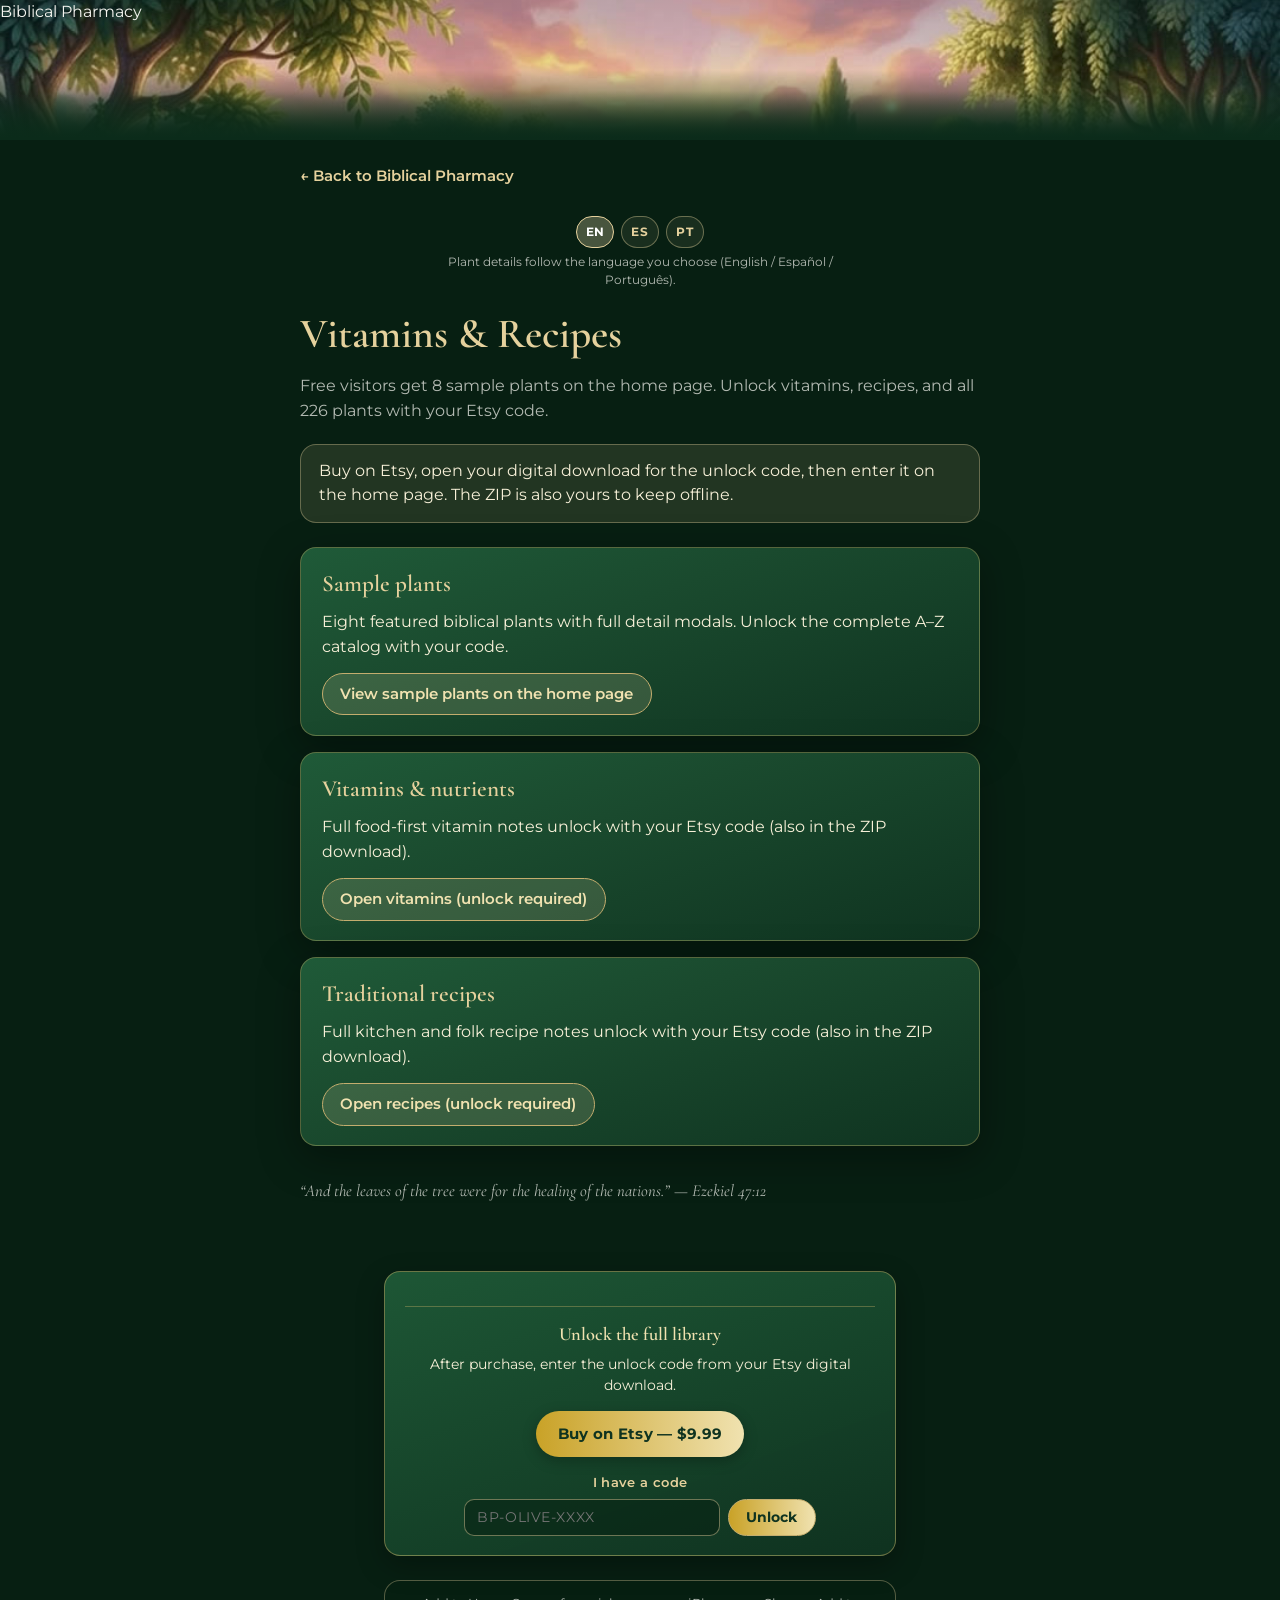
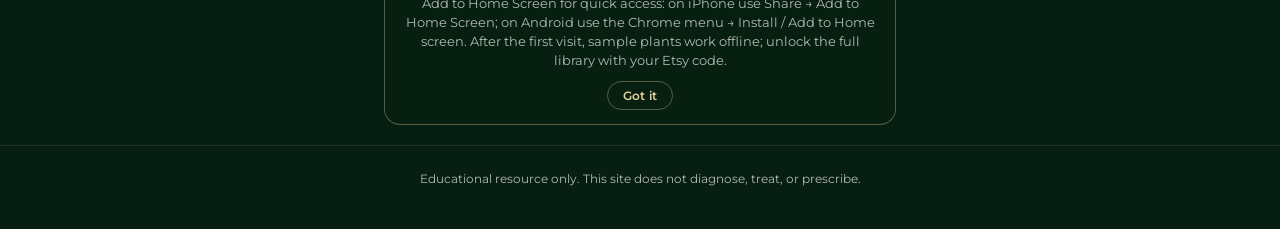
==== commit f678b7c8: "Sample-only free PWA; Etsy unlock code opens full library" ====
--- a/library.html
+++ b/library.html
@@ -17,7 +17,7 @@
       href="https://fonts.googleapis.com/css2?family=Cormorant+Garamond:ital,wght@0,500;0,600;0,700;1,500&family=Montserrat:ital,wght@0,300;0,400;0,600;0,700;1,300&display=swap"
       rel="stylesheet"
     />
-    <link rel="stylesheet" href="styles.css?v=20260927unlock" />
+    <link rel="stylesheet" href="styles.css?v=20260927ui" />
     <style>
       .lib-page {
         max-width: 720px;
@@ -150,16 +150,13 @@
       <p class="lib-verse" data-i18n="libVerse">“And the leaves of the tree were for the healing of the nations.” — Ezekiel 47:12</p>
     </main>
 
-        <aside class="buy-cta" id="buy-cta" style="margin:1.25rem auto 1.5rem;max-width:32rem" aria-label="Full library purchase">
-      <p class="buy-cta-lead" data-i18n="buyLead">This free app shows 8 sample plants. Buy on Etsy ($9.99) to get your unlock code and open the full library here — plus the EN/ES/PT ZIP download.</p>
-      <a class="buy-cta-btn" href="https://www.etsy.com/listing/4582102485/biblical-pharmacy-educational-herb" target="_blank" rel="noopener noreferrer" data-i18n="buyButton">Buy on Etsy — $9.99</a>
-      <p class="buy-cta-note" data-i18n="buyNote">Educational only · Unlock code in your Etsy download · Secure checkout</p>
-    </aside>
+                <aside class="buy-cta" id="buy-cta" style="margin:1.25rem auto 1.5rem;max-width:32rem" aria-label="Unlock the full library">
+</aside>
 
     <footer class="site-footer"><p data-i18n="footerShort">Educational resource only. This site does not diagnose, treat, or prescribe.</p></footer>
   
-    <script src="i18n.js?v=20260927unlock"></script>
-    <script src="unlock.js?v=20260927unlock"></script>
-    <script src="pwa.js?v=20260927unlock"></script>
+    <script src="i18n.js?v=20260927ui"></script>
+    <script src="unlock.js?v=20260927ui"></script>
+    <script src="pwa.js?v=20260927ui"></script>
 </body>
 </html>
--- a/styles.css
+++ b/styles.css
@@ -1034,3 +1034,127 @@
 .pwa-install-btn[hidden] {
   display: none !important;
 }
+
+
+/* Sample badge */
+.sample-badge {
+  text-align: center;
+  color: var(--gold-bright, #f0e2b0);
+  font-size: 0.85rem;
+  font-weight: 700;
+  letter-spacing: 0.06em;
+  text-transform: uppercase;
+  margin: 0.35rem 0 1rem;
+}
+.sample-badge[hidden] { display: none !important; }
+
+/* Unlock panel (inside buy-cta) */
+.unlock-panel {
+  margin-top: 1rem;
+  padding-top: 0.85rem;
+  border-top: 1px solid rgba(212, 184, 106, 0.35);
+  text-align: center;
+}
+.unlock-title {
+  margin: 0 0 0.35rem;
+  color: var(--gold-bright, #f0e2b0);
+  font-family: var(--serif, "Cormorant Garamond", serif);
+  font-size: 1.15rem;
+  font-weight: 600;
+}
+.unlock-lead,
+.unlock-unlocked-lead {
+  margin: 0 0 0.75rem;
+  color: var(--cream, #f5f0e6);
+  font-size: 0.88rem;
+  line-height: 1.45;
+}
+.unlock-actions { margin-bottom: 0.75rem; }
+.unlock-buy { margin: 0.25rem 0; }
+.unlock-label {
+  display: block;
+  margin: 0.5rem 0 0.35rem;
+  color: var(--gold, #e5d19d);
+  font-size: 0.8rem;
+  font-weight: 600;
+  letter-spacing: 0.03em;
+}
+.unlock-redeem-row {
+  display: flex;
+  flex-wrap: wrap;
+  gap: 0.45rem;
+  justify-content: center;
+  align-items: center;
+}
+.unlock-input {
+  min-width: 11rem;
+  flex: 1 1 10rem;
+  max-width: 16rem;
+  padding: 0.55rem 0.75rem;
+  border-radius: 10px;
+  border: 1px solid rgba(229, 209, 157, 0.45);
+  background: rgba(7, 31, 18, 0.55);
+  color: var(--cream, #f5f0e6);
+  font-family: var(--sans, system-ui, sans-serif);
+  font-size: 0.9rem;
+  letter-spacing: 0.04em;
+  text-transform: uppercase;
+}
+.unlock-input:focus {
+  outline: 2px solid var(--gold-bright, #f0e2b0);
+  outline-offset: 1px;
+}
+.unlock-redeem-btn {
+  appearance: none;
+  border: 1px solid var(--gold-dim, #c4ad6e);
+  border-radius: 999px;
+  padding: 0.55rem 1.1rem;
+  background: linear-gradient(90deg, #c9a227, #f0e2b0);
+  color: #0f3320;
+  font-weight: 700;
+  font-size: 0.88rem;
+  cursor: pointer;
+  font-family: var(--sans, system-ui, sans-serif);
+}
+.unlock-redeem-btn:hover,
+.unlock-redeem-btn:focus-visible {
+  filter: brightness(1.05);
+  outline: none;
+}
+.unlock-redeem-btn:disabled {
+  opacity: 0.65;
+  cursor: wait;
+}
+.unlock-msg {
+  margin: 0.55rem 0 0;
+  font-size: 0.82rem;
+  line-height: 1.4;
+}
+.unlock-msg.is-ok { color: #b7e4c0; }
+.unlock-msg.is-err { color: #f5c2c2; }
+.unlock-badge {
+  display: inline-block;
+  margin: 0 0 0.55rem;
+  padding: 0.35rem 0.85rem;
+  border-radius: 999px;
+  border: 1px solid rgba(212, 184, 106, 0.55);
+  background: rgba(240, 226, 176, 0.16);
+  color: var(--gold-bright, #f0e2b0);
+  font-size: 0.82rem;
+  font-weight: 700;
+  letter-spacing: 0.04em;
+  text-transform: uppercase;
+}
+.unlock-etsy-dl {
+  display: inline-block;
+  color: var(--gold-bright, #f0e2b0);
+  font-weight: 600;
+  font-size: 0.88rem;
+  text-decoration: underline;
+}
+.unlock-etsy-dl:hover { color: #fff; }
+.bp-ref-paywall { margin: 1.25rem auto; }
+html.bp-locked details.ref-entry[hidden],
+details.ref-entry[hidden] {
+  display: none !important;
+}
